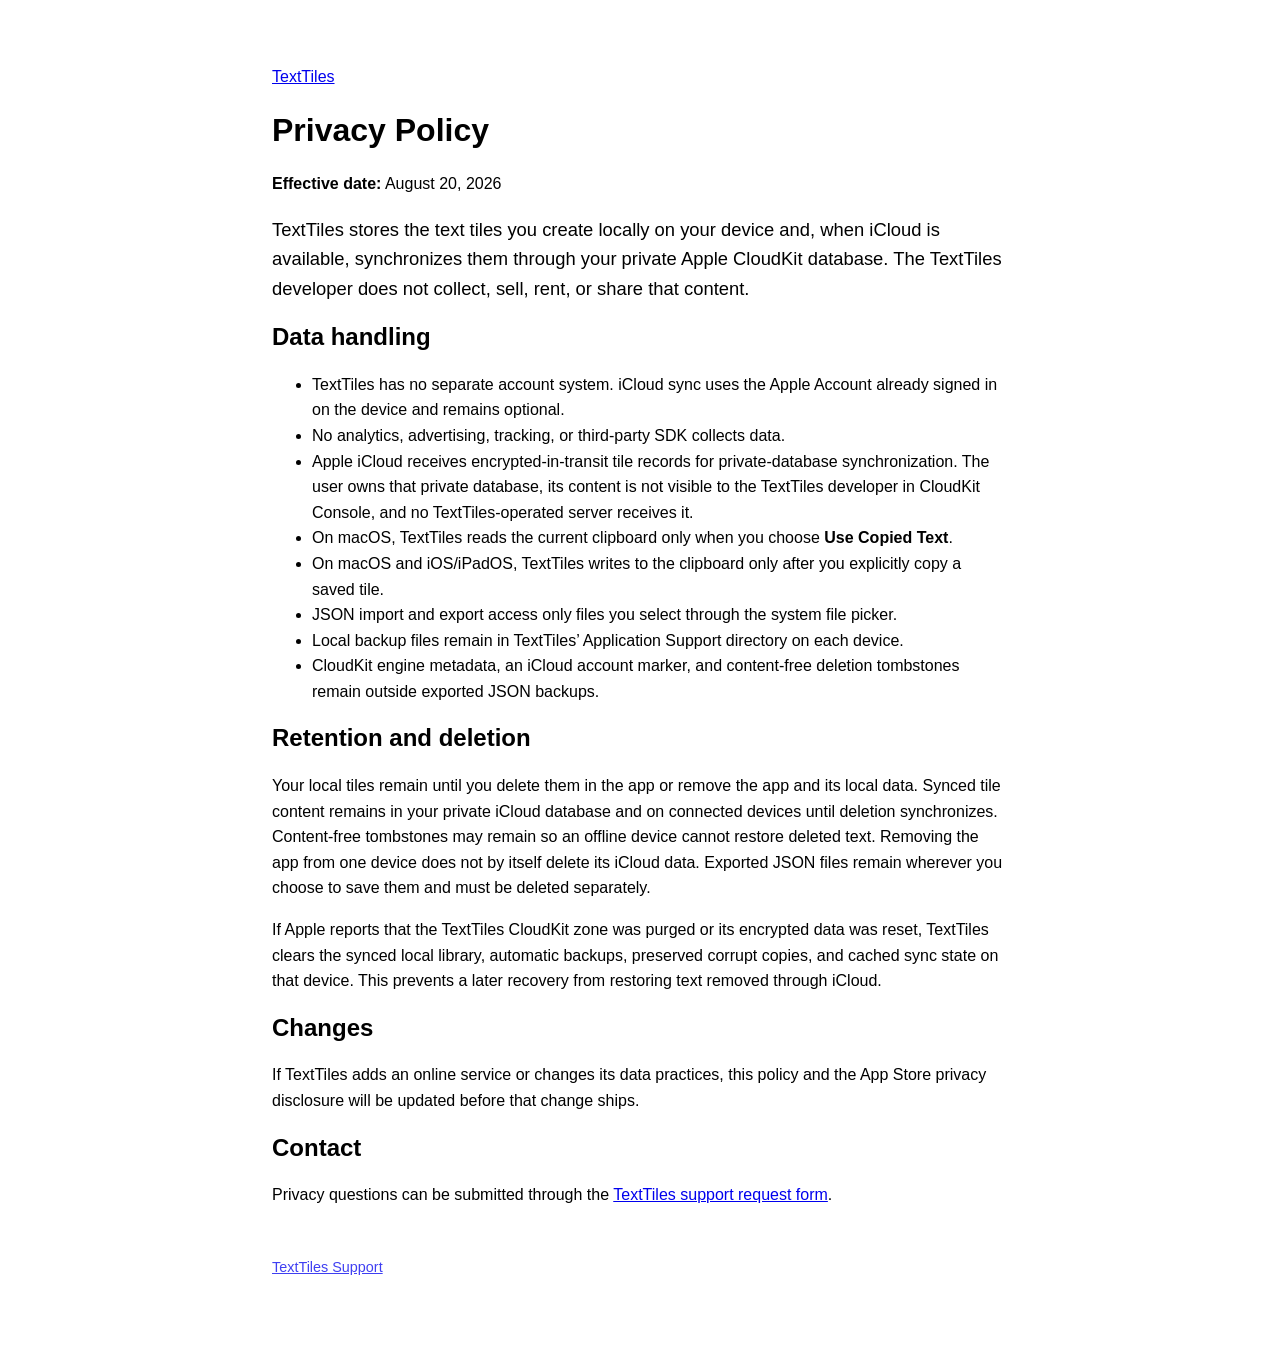
==== privacy.html @ 9b19a1e0 "Clarify CloudKit privacy and support guidance" ====
<!DOCTYPE html>
<html lang="en">
<head>
  <meta charset="utf-8">
  <meta name="viewport" content="width=device-width, initial-scale=1">
  <title>TextTiles Privacy Policy</title>
  <link rel="stylesheet" href="styles.css">
</head>
<body>
  <main>
    <p><a href="index.html">TextTiles</a></p>
    <h1>Privacy Policy</h1>
    <p><strong>Effective date:</strong> August 20, 2026</p>
    <p class="lede">TextTiles stores the text tiles you create locally on your device and, when iCloud is available, synchronizes them through your private Apple CloudKit database. The TextTiles developer does not collect, sell, rent, or share that content.</p>

    <h2>Data handling</h2>
    <ul>
      <li>TextTiles has no separate account system. iCloud sync uses the Apple Account already signed in on the device and remains optional.</li>
      <li>No analytics, advertising, tracking, or third-party SDK collects data.</li>
      <li>Apple iCloud receives encrypted-in-transit tile records for private-database synchronization. The user owns that private database, its content is not visible to the TextTiles developer in CloudKit Console, and no TextTiles-operated server receives it.</li>
      <li>On macOS, TextTiles reads the current clipboard only when you choose <strong>Use Copied Text</strong>.</li>
      <li>On macOS and iOS/iPadOS, TextTiles writes to the clipboard only after you explicitly copy a saved tile.</li>
      <li>JSON import and export access only files you select through the system file picker.</li>
      <li>Local backup files remain in TextTiles’ Application Support directory on each device.</li>
      <li>CloudKit engine metadata, an iCloud account marker, and content-free deletion tombstones remain outside exported JSON backups.</li>
    </ul>

    <h2>Retention and deletion</h2>
    <p>Your local tiles remain until you delete them in the app or remove the app and its local data. Synced tile content remains in your private iCloud database and on connected devices until deletion synchronizes. Content-free tombstones may remain so an offline device cannot restore deleted text. Removing the app from one device does not by itself delete its iCloud data. Exported JSON files remain wherever you choose to save them and must be deleted separately.</p>
    <p>If Apple reports that the TextTiles CloudKit zone was purged or its encrypted data was reset, TextTiles clears the synced local library, automatic backups, preserved corrupt copies, and cached sync state on that device. This prevents a later recovery from restoring text removed through iCloud.</p>

    <h2>Changes</h2>
    <p>If TextTiles adds an online service or changes its data practices, this policy and the App Store privacy disclosure will be updated before that change ships.</p>

    <h2>Contact</h2>
    <p>Privacy questions can be submitted through the <a href="https://github.com/rajx240/texttiles-support/issues/new">TextTiles support request form</a>.</p>
    <footer><a href="support.html">TextTiles Support</a></footer>
  </main>
</body>
</html>
---- styles.css ----
:root {
  color-scheme: light dark;
  font-family: -apple-system, BlinkMacSystemFont, "Segoe UI", sans-serif;
  line-height: 1.6;
}

body {
  margin: 0;
  background: Canvas;
  color: CanvasText;
}

main {
  max-width: 46rem;
  margin: 0 auto;
  padding: 3rem 1.25rem 5rem;
}

h1, h2 {
  line-height: 1.2;
}

a {
  color: LinkText;
}

.lede {
  font-size: 1.15rem;
}

.card {
  margin: 1.5rem 0;
  padding: 1rem 1.25rem;
  border: 1px solid color-mix(in srgb, CanvasText 20%, transparent);
  border-radius: 0.9rem;
}

footer {
  margin-top: 3rem;
  font-size: 0.9rem;
  opacity: 0.75;
}
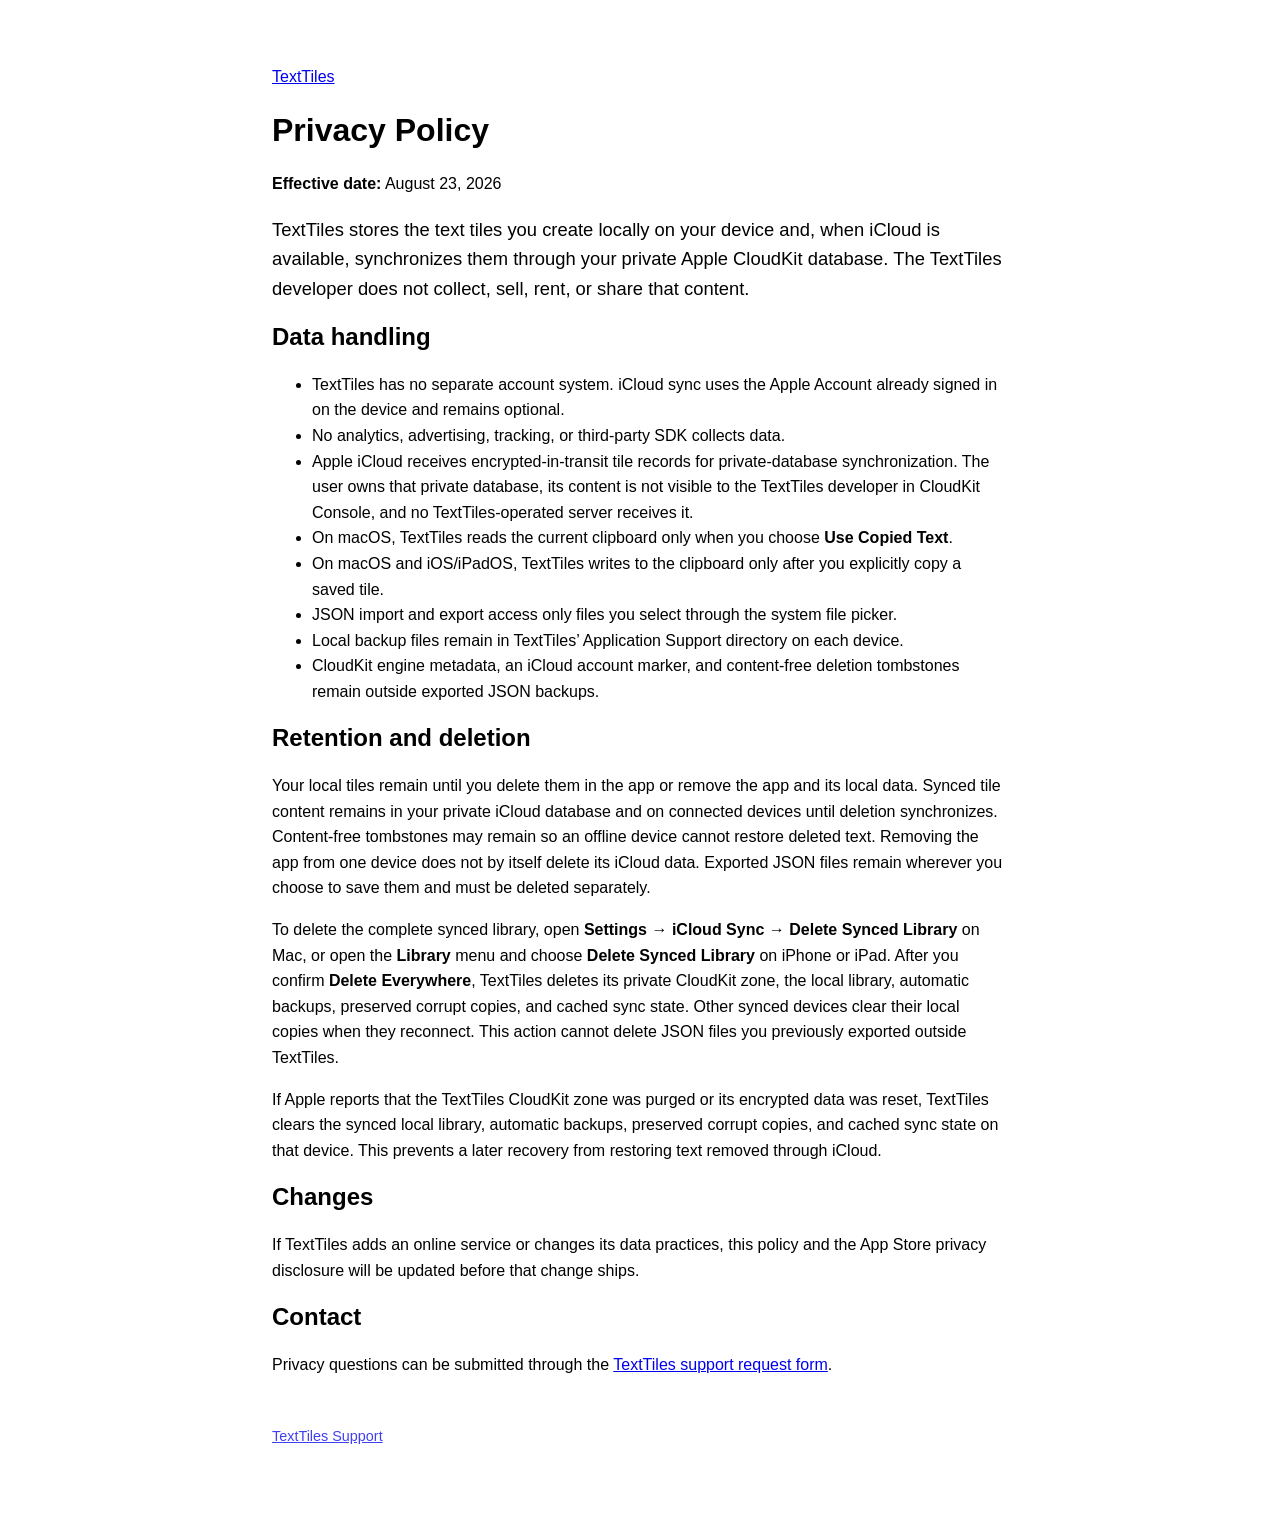
==== commit 2092c30b: "Document synced library deletion" ====
--- a/privacy.html
+++ b/privacy.html
@@ -10,7 +10,7 @@
   <main>
     <p><a href="index.html">TextTiles</a></p>
     <h1>Privacy Policy</h1>
-    <p><strong>Effective date:</strong> August 20, 2026</p>
+    <p><strong>Effective date:</strong> August 23, 2026</p>
     <p class="lede">TextTiles stores the text tiles you create locally on your device and, when iCloud is available, synchronizes them through your private Apple CloudKit database. The TextTiles developer does not collect, sell, rent, or share that content.</p>
 
     <h2>Data handling</h2>
@@ -27,6 +27,7 @@
 
     <h2>Retention and deletion</h2>
     <p>Your local tiles remain until you delete them in the app or remove the app and its local data. Synced tile content remains in your private iCloud database and on connected devices until deletion synchronizes. Content-free tombstones may remain so an offline device cannot restore deleted text. Removing the app from one device does not by itself delete its iCloud data. Exported JSON files remain wherever you choose to save them and must be deleted separately.</p>
+    <p>To delete the complete synced library, open <strong>Settings → iCloud Sync → Delete Synced Library</strong> on Mac, or open the <strong>Library</strong> menu and choose <strong>Delete Synced Library</strong> on iPhone or iPad. After you confirm <strong>Delete Everywhere</strong>, TextTiles deletes its private CloudKit zone, the local library, automatic backups, preserved corrupt copies, and cached sync state. Other synced devices clear their local copies when they reconnect. This action cannot delete JSON files you previously exported outside TextTiles.</p>
     <p>If Apple reports that the TextTiles CloudKit zone was purged or its encrypted data was reset, TextTiles clears the synced local library, automatic backups, preserved corrupt copies, and cached sync state on that device. This prevents a later recovery from restoring text removed through iCloud.</p>
 
     <h2>Changes</h2>
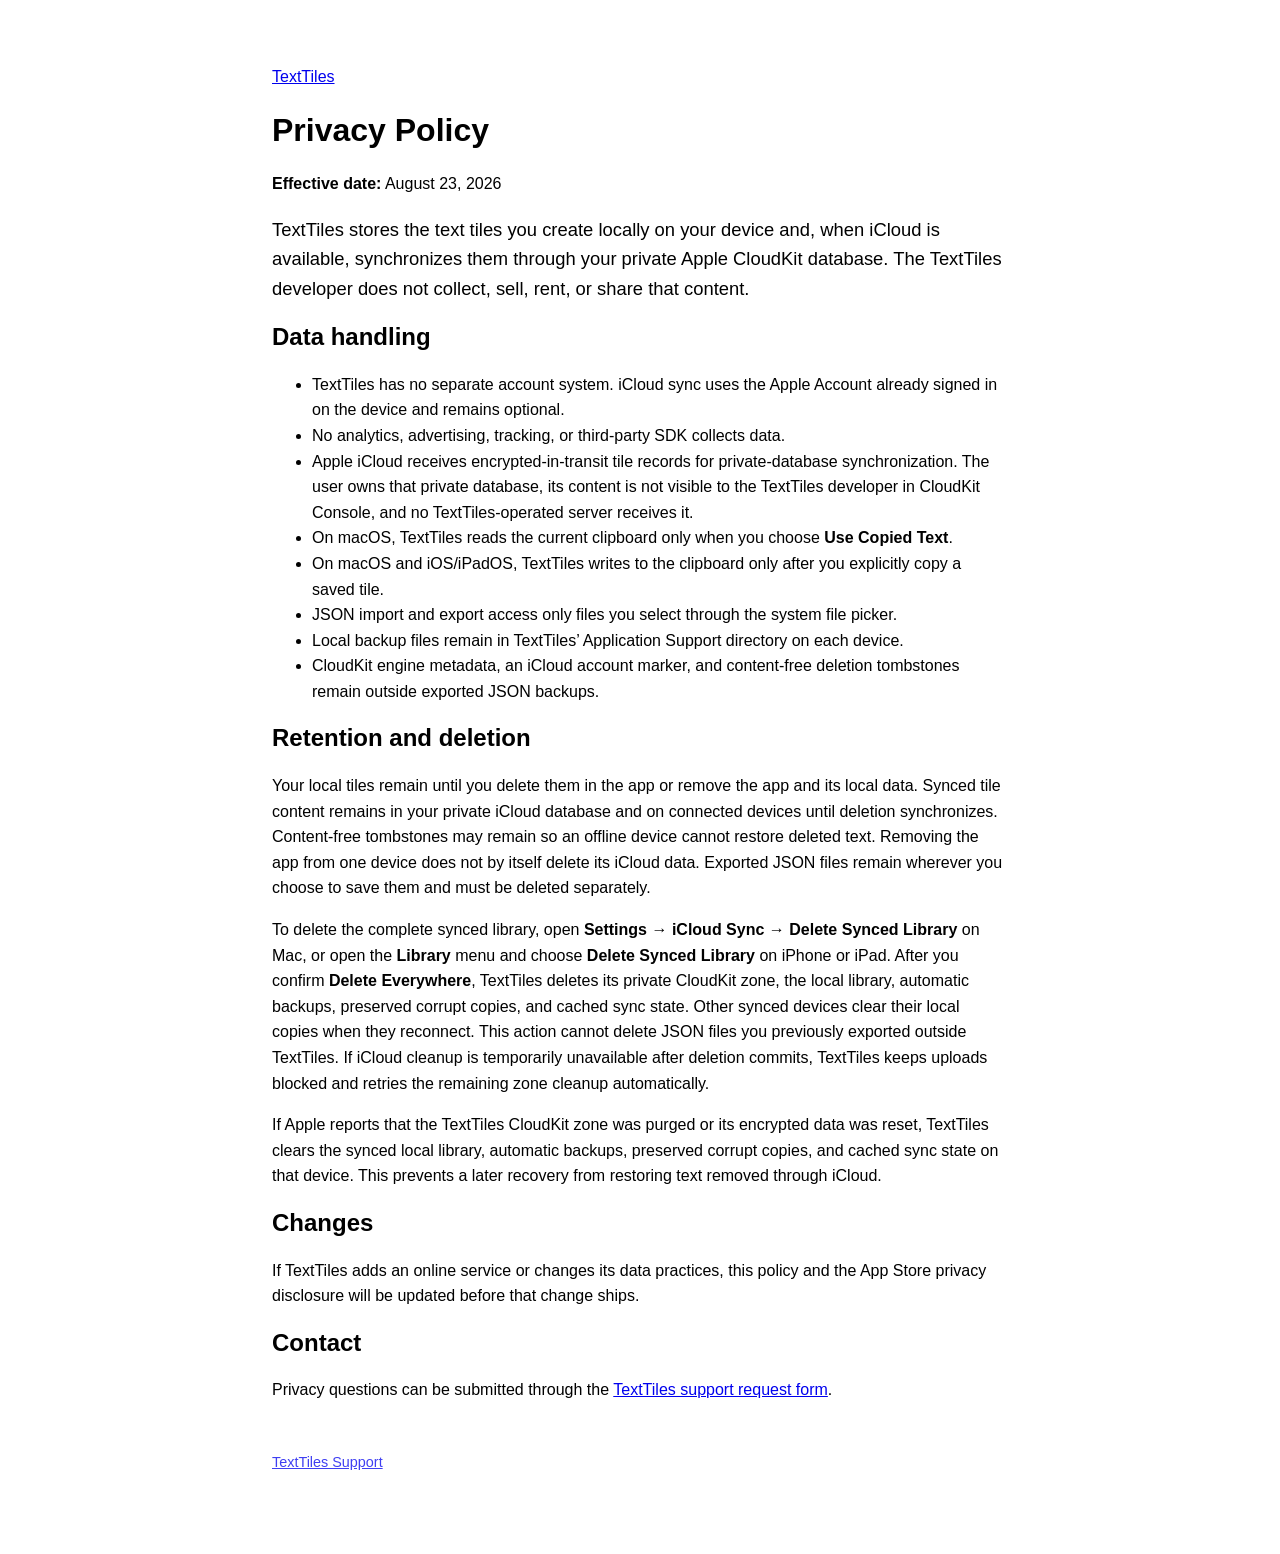
==== commit 8899ff79: "Clarify retry behavior after library deletion" ====
--- a/privacy.html
+++ b/privacy.html
@@ -27,7 +27,7 @@
 
     <h2>Retention and deletion</h2>
     <p>Your local tiles remain until you delete them in the app or remove the app and its local data. Synced tile content remains in your private iCloud database and on connected devices until deletion synchronizes. Content-free tombstones may remain so an offline device cannot restore deleted text. Removing the app from one device does not by itself delete its iCloud data. Exported JSON files remain wherever you choose to save them and must be deleted separately.</p>
-    <p>To delete the complete synced library, open <strong>Settings → iCloud Sync → Delete Synced Library</strong> on Mac, or open the <strong>Library</strong> menu and choose <strong>Delete Synced Library</strong> on iPhone or iPad. After you confirm <strong>Delete Everywhere</strong>, TextTiles deletes its private CloudKit zone, the local library, automatic backups, preserved corrupt copies, and cached sync state. Other synced devices clear their local copies when they reconnect. This action cannot delete JSON files you previously exported outside TextTiles.</p>
+    <p>To delete the complete synced library, open <strong>Settings → iCloud Sync → Delete Synced Library</strong> on Mac, or open the <strong>Library</strong> menu and choose <strong>Delete Synced Library</strong> on iPhone or iPad. After you confirm <strong>Delete Everywhere</strong>, TextTiles deletes its private CloudKit zone, the local library, automatic backups, preserved corrupt copies, and cached sync state. Other synced devices clear their local copies when they reconnect. This action cannot delete JSON files you previously exported outside TextTiles. If iCloud cleanup is temporarily unavailable after deletion commits, TextTiles keeps uploads blocked and retries the remaining zone cleanup automatically.</p>
     <p>If Apple reports that the TextTiles CloudKit zone was purged or its encrypted data was reset, TextTiles clears the synced local library, automatic backups, preserved corrupt copies, and cached sync state on that device. This prevents a later recovery from restoring text removed through iCloud.</p>
 
     <h2>Changes</h2>
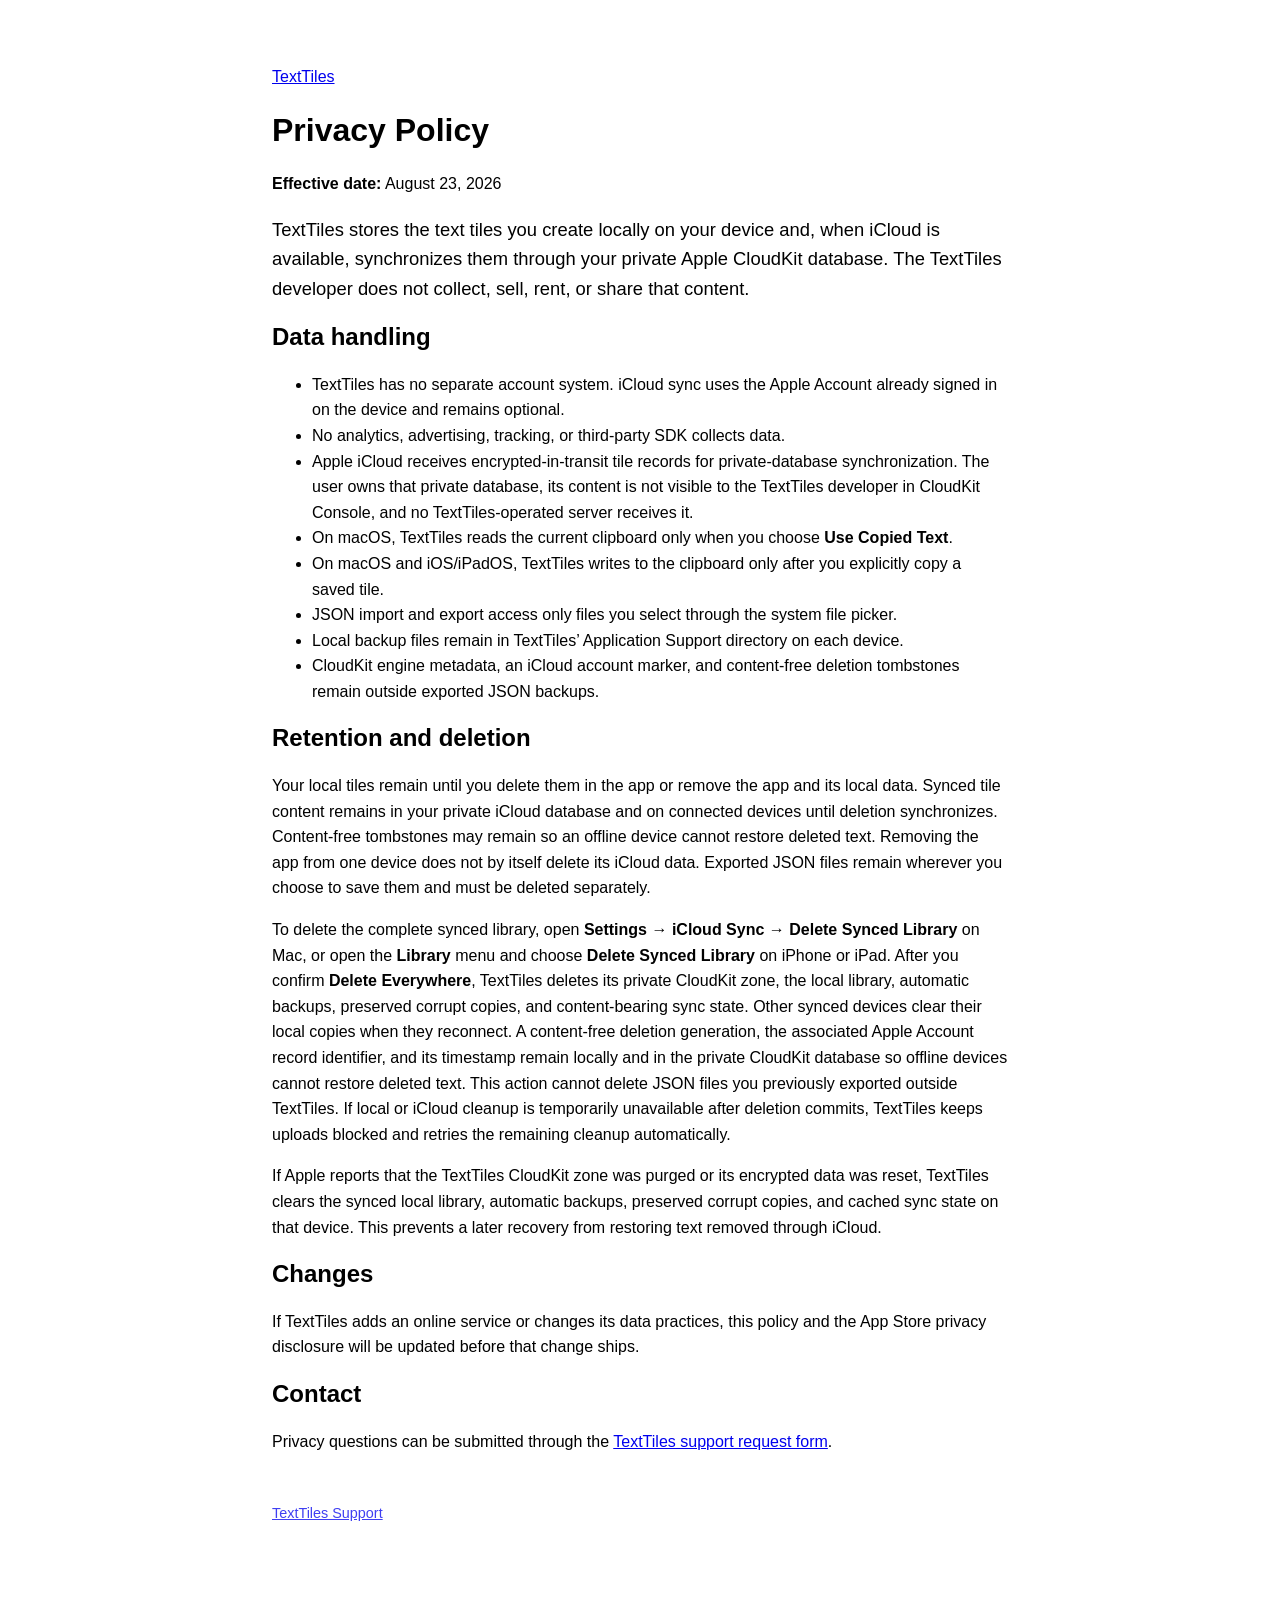
==== commit 3de22e10: "Disclose anti-resurrection deletion metadata" ====
--- a/privacy.html
+++ b/privacy.html
@@ -27,7 +27,7 @@
 
     <h2>Retention and deletion</h2>
     <p>Your local tiles remain until you delete them in the app or remove the app and its local data. Synced tile content remains in your private iCloud database and on connected devices until deletion synchronizes. Content-free tombstones may remain so an offline device cannot restore deleted text. Removing the app from one device does not by itself delete its iCloud data. Exported JSON files remain wherever you choose to save them and must be deleted separately.</p>
-    <p>To delete the complete synced library, open <strong>Settings → iCloud Sync → Delete Synced Library</strong> on Mac, or open the <strong>Library</strong> menu and choose <strong>Delete Synced Library</strong> on iPhone or iPad. After you confirm <strong>Delete Everywhere</strong>, TextTiles deletes its private CloudKit zone, the local library, automatic backups, preserved corrupt copies, and cached sync state. Other synced devices clear their local copies when they reconnect. This action cannot delete JSON files you previously exported outside TextTiles. If iCloud cleanup is temporarily unavailable after deletion commits, TextTiles keeps uploads blocked and retries the remaining zone cleanup automatically.</p>
+    <p>To delete the complete synced library, open <strong>Settings → iCloud Sync → Delete Synced Library</strong> on Mac, or open the <strong>Library</strong> menu and choose <strong>Delete Synced Library</strong> on iPhone or iPad. After you confirm <strong>Delete Everywhere</strong>, TextTiles deletes its private CloudKit zone, the local library, automatic backups, preserved corrupt copies, and content-bearing sync state. Other synced devices clear their local copies when they reconnect. A content-free deletion generation, the associated Apple Account record identifier, and its timestamp remain locally and in the private CloudKit database so offline devices cannot restore deleted text. This action cannot delete JSON files you previously exported outside TextTiles. If local or iCloud cleanup is temporarily unavailable after deletion commits, TextTiles keeps uploads blocked and retries the remaining cleanup automatically.</p>
     <p>If Apple reports that the TextTiles CloudKit zone was purged or its encrypted data was reset, TextTiles clears the synced local library, automatic backups, preserved corrupt copies, and cached sync state on that device. This prevents a later recovery from restoring text removed through iCloud.</p>
 
     <h2>Changes</h2>
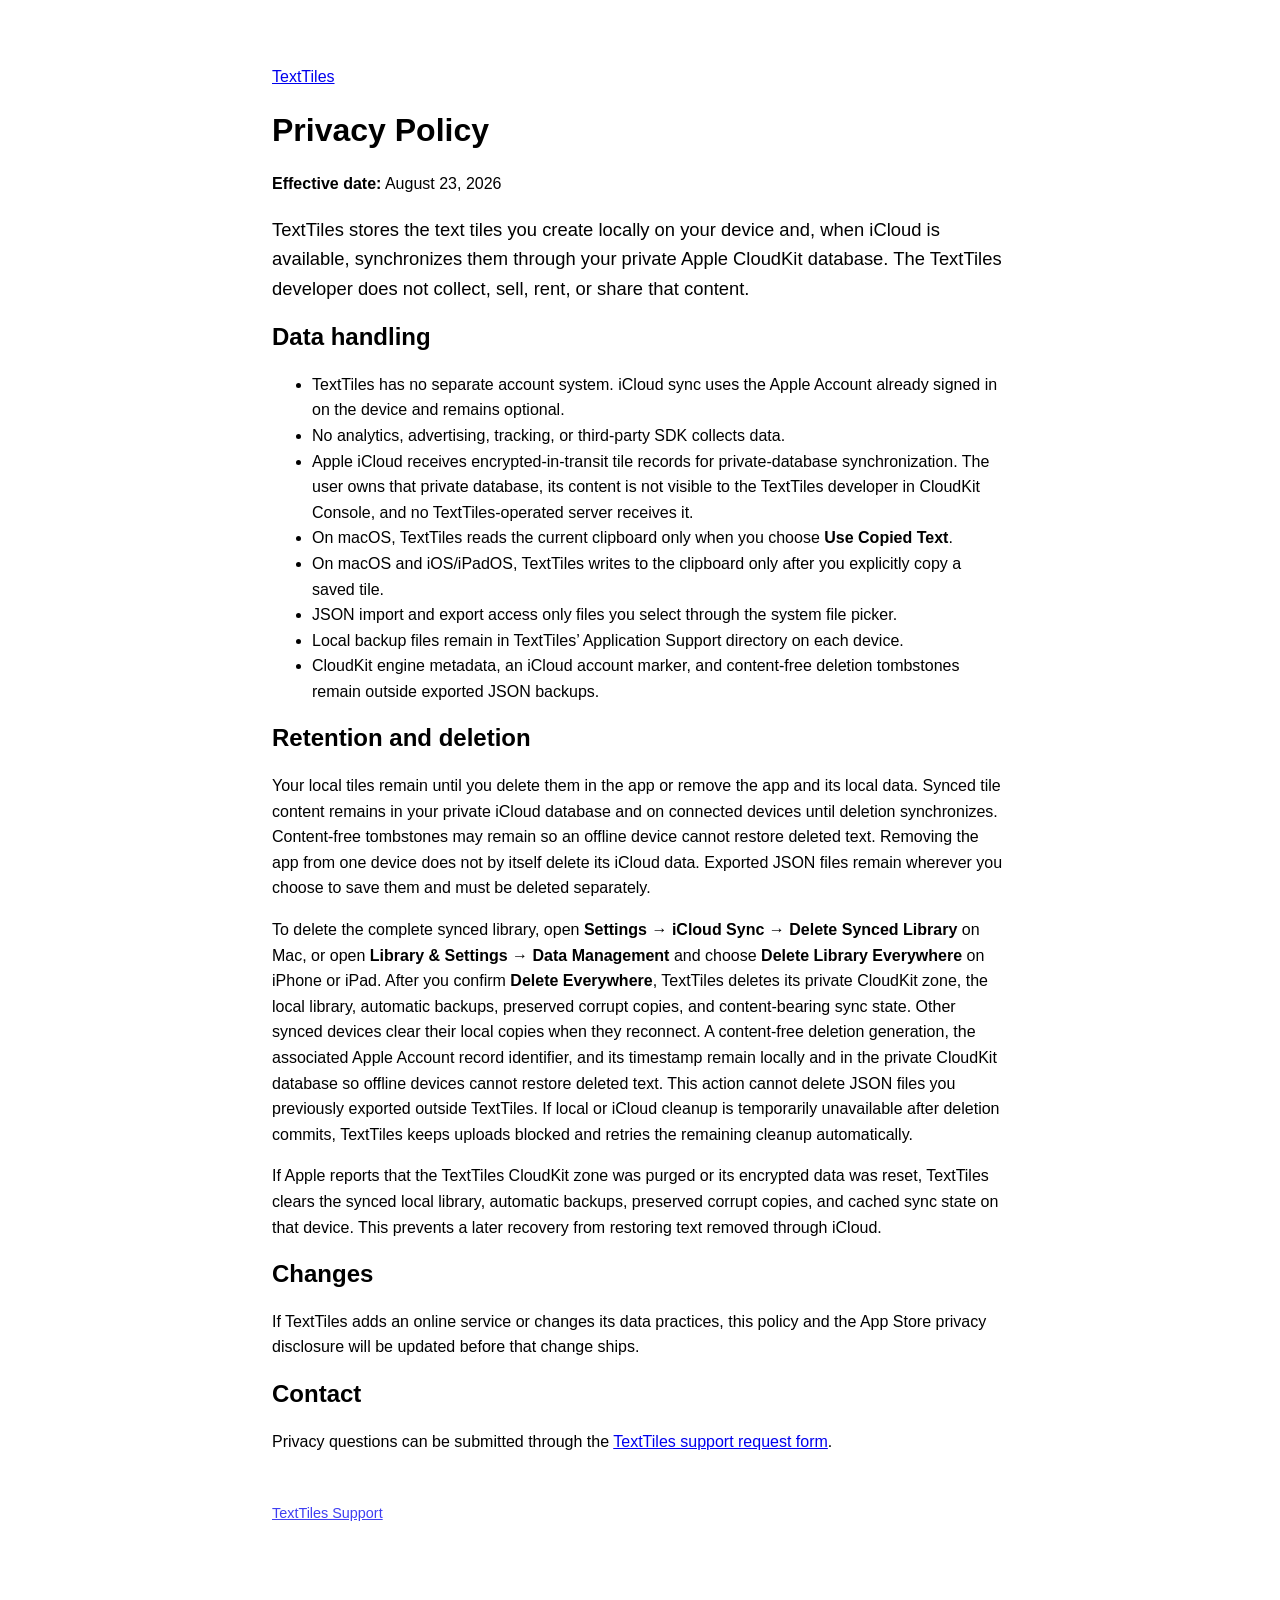
==== commit 0d2b16e1: "Match TextTiles support and privacy instructions to current iOS settings" ====
--- a/privacy.html
+++ b/privacy.html
@@ -27,7 +27,7 @@
 
     <h2>Retention and deletion</h2>
     <p>Your local tiles remain until you delete them in the app or remove the app and its local data. Synced tile content remains in your private iCloud database and on connected devices until deletion synchronizes. Content-free tombstones may remain so an offline device cannot restore deleted text. Removing the app from one device does not by itself delete its iCloud data. Exported JSON files remain wherever you choose to save them and must be deleted separately.</p>
-    <p>To delete the complete synced library, open <strong>Settings → iCloud Sync → Delete Synced Library</strong> on Mac, or open the <strong>Library</strong> menu and choose <strong>Delete Synced Library</strong> on iPhone or iPad. After you confirm <strong>Delete Everywhere</strong>, TextTiles deletes its private CloudKit zone, the local library, automatic backups, preserved corrupt copies, and content-bearing sync state. Other synced devices clear their local copies when they reconnect. A content-free deletion generation, the associated Apple Account record identifier, and its timestamp remain locally and in the private CloudKit database so offline devices cannot restore deleted text. This action cannot delete JSON files you previously exported outside TextTiles. If local or iCloud cleanup is temporarily unavailable after deletion commits, TextTiles keeps uploads blocked and retries the remaining cleanup automatically.</p>
+    <p>To delete the complete synced library, open <strong>Settings → iCloud Sync → Delete Synced Library</strong> on Mac, or open <strong>Library &amp; Settings → Data Management</strong> and choose <strong>Delete Library Everywhere</strong> on iPhone or iPad. After you confirm <strong>Delete Everywhere</strong>, TextTiles deletes its private CloudKit zone, the local library, automatic backups, preserved corrupt copies, and content-bearing sync state. Other synced devices clear their local copies when they reconnect. A content-free deletion generation, the associated Apple Account record identifier, and its timestamp remain locally and in the private CloudKit database so offline devices cannot restore deleted text. This action cannot delete JSON files you previously exported outside TextTiles. If local or iCloud cleanup is temporarily unavailable after deletion commits, TextTiles keeps uploads blocked and retries the remaining cleanup automatically.</p>
     <p>If Apple reports that the TextTiles CloudKit zone was purged or its encrypted data was reset, TextTiles clears the synced local library, automatic backups, preserved corrupt copies, and cached sync state on that device. This prevents a later recovery from restoring text removed through iCloud.</p>
 
     <h2>Changes</h2>
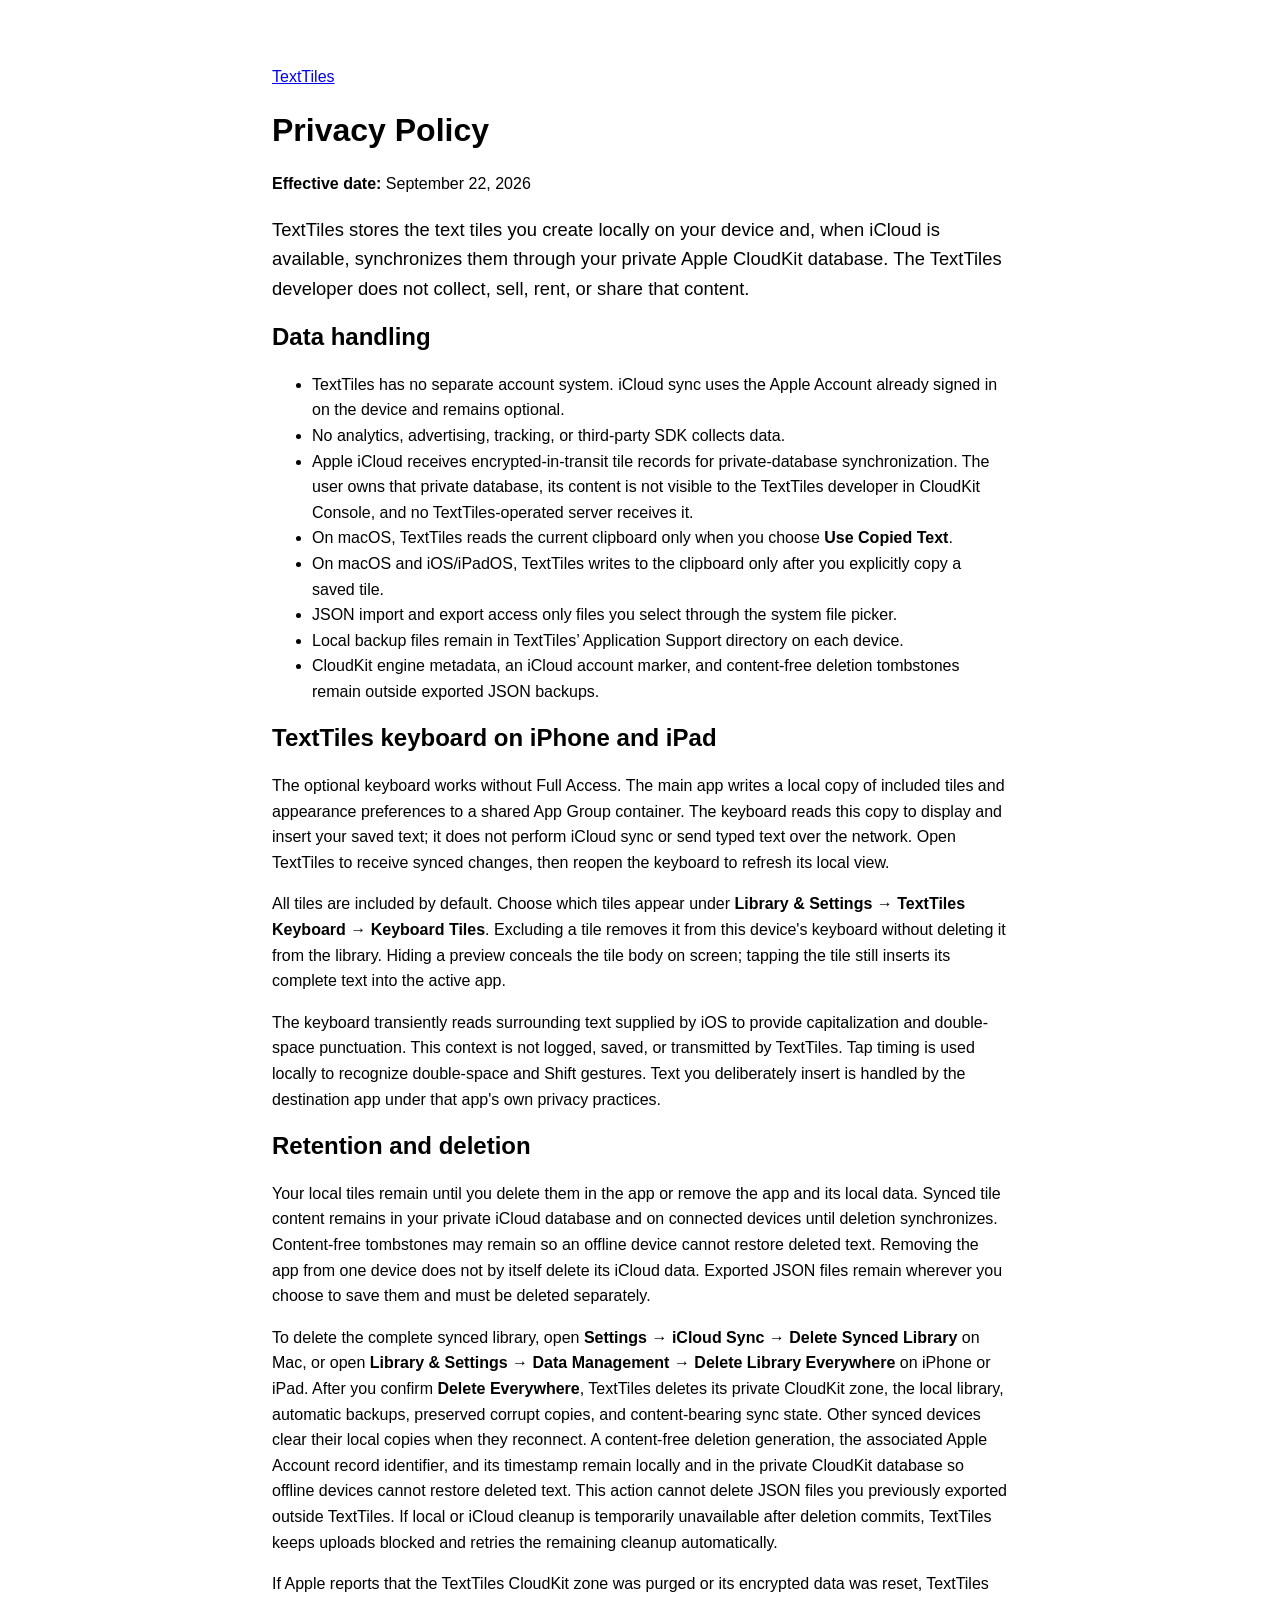
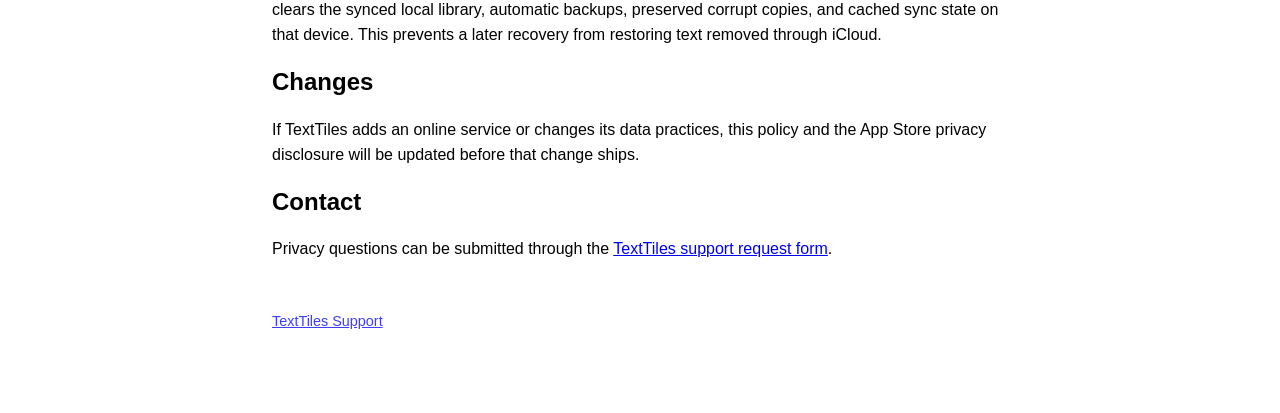
==== commit 1f4be1b2: "Explain keyboard privacy and setup" ====
--- a/privacy.html
+++ b/privacy.html
@@ -10,7 +10,7 @@
   <main>
     <p><a href="index.html">TextTiles</a></p>
     <h1>Privacy Policy</h1>
-    <p><strong>Effective date:</strong> August 23, 2026</p>
+    <p><strong>Effective date:</strong> September 22, 2026</p>
     <p class="lede">TextTiles stores the text tiles you create locally on your device and, when iCloud is available, synchronizes them through your private Apple CloudKit database. The TextTiles developer does not collect, sell, rent, or share that content.</p>
 
     <h2>Data handling</h2>
@@ -25,9 +25,14 @@
       <li>CloudKit engine metadata, an iCloud account marker, and content-free deletion tombstones remain outside exported JSON backups.</li>
     </ul>
 
+    <h2>TextTiles keyboard on iPhone and iPad</h2>
+    <p>The optional keyboard works without Full Access. The main app writes a local copy of included tiles and appearance preferences to a shared App Group container. The keyboard reads this copy to display and insert your saved text; it does not perform iCloud sync or send typed text over the network. Open TextTiles to receive synced changes, then reopen the keyboard to refresh its local view.</p>
+    <p>All tiles are included by default. Choose which tiles appear under <strong>Library &amp; Settings → TextTiles Keyboard → Keyboard Tiles</strong>. Excluding a tile removes it from this device's keyboard without deleting it from the library. Hiding a preview conceals the tile body on screen; tapping the tile still inserts its complete text into the active app.</p>
+    <p>The keyboard transiently reads surrounding text supplied by iOS to provide capitalization and double-space punctuation. This context is not logged, saved, or transmitted by TextTiles. Tap timing is used locally to recognize double-space and Shift gestures. Text you deliberately insert is handled by the destination app under that app's own privacy practices.</p>
+
     <h2>Retention and deletion</h2>
     <p>Your local tiles remain until you delete them in the app or remove the app and its local data. Synced tile content remains in your private iCloud database and on connected devices until deletion synchronizes. Content-free tombstones may remain so an offline device cannot restore deleted text. Removing the app from one device does not by itself delete its iCloud data. Exported JSON files remain wherever you choose to save them and must be deleted separately.</p>
-    <p>To delete the complete synced library, open <strong>Settings → iCloud Sync → Delete Synced Library</strong> on Mac, or open <strong>Library &amp; Settings → Data Management</strong> and choose <strong>Delete Library Everywhere</strong> on iPhone or iPad. After you confirm <strong>Delete Everywhere</strong>, TextTiles deletes its private CloudKit zone, the local library, automatic backups, preserved corrupt copies, and content-bearing sync state. Other synced devices clear their local copies when they reconnect. A content-free deletion generation, the associated Apple Account record identifier, and its timestamp remain locally and in the private CloudKit database so offline devices cannot restore deleted text. This action cannot delete JSON files you previously exported outside TextTiles. If local or iCloud cleanup is temporarily unavailable after deletion commits, TextTiles keeps uploads blocked and retries the remaining cleanup automatically.</p>
+    <p>To delete the complete synced library, open <strong>Settings → iCloud Sync → Delete Synced Library</strong> on Mac, or open <strong>Library &amp; Settings → Data Management → Delete Library Everywhere</strong> on iPhone or iPad. After you confirm <strong>Delete Everywhere</strong>, TextTiles deletes its private CloudKit zone, the local library, automatic backups, preserved corrupt copies, and content-bearing sync state. Other synced devices clear their local copies when they reconnect. A content-free deletion generation, the associated Apple Account record identifier, and its timestamp remain locally and in the private CloudKit database so offline devices cannot restore deleted text. This action cannot delete JSON files you previously exported outside TextTiles. If local or iCloud cleanup is temporarily unavailable after deletion commits, TextTiles keeps uploads blocked and retries the remaining cleanup automatically.</p>
     <p>If Apple reports that the TextTiles CloudKit zone was purged or its encrypted data was reset, TextTiles clears the synced local library, automatic backups, preserved corrupt copies, and cached sync state on that device. This prevents a later recovery from restoring text removed through iCloud.</p>
 
     <h2>Changes</h2>
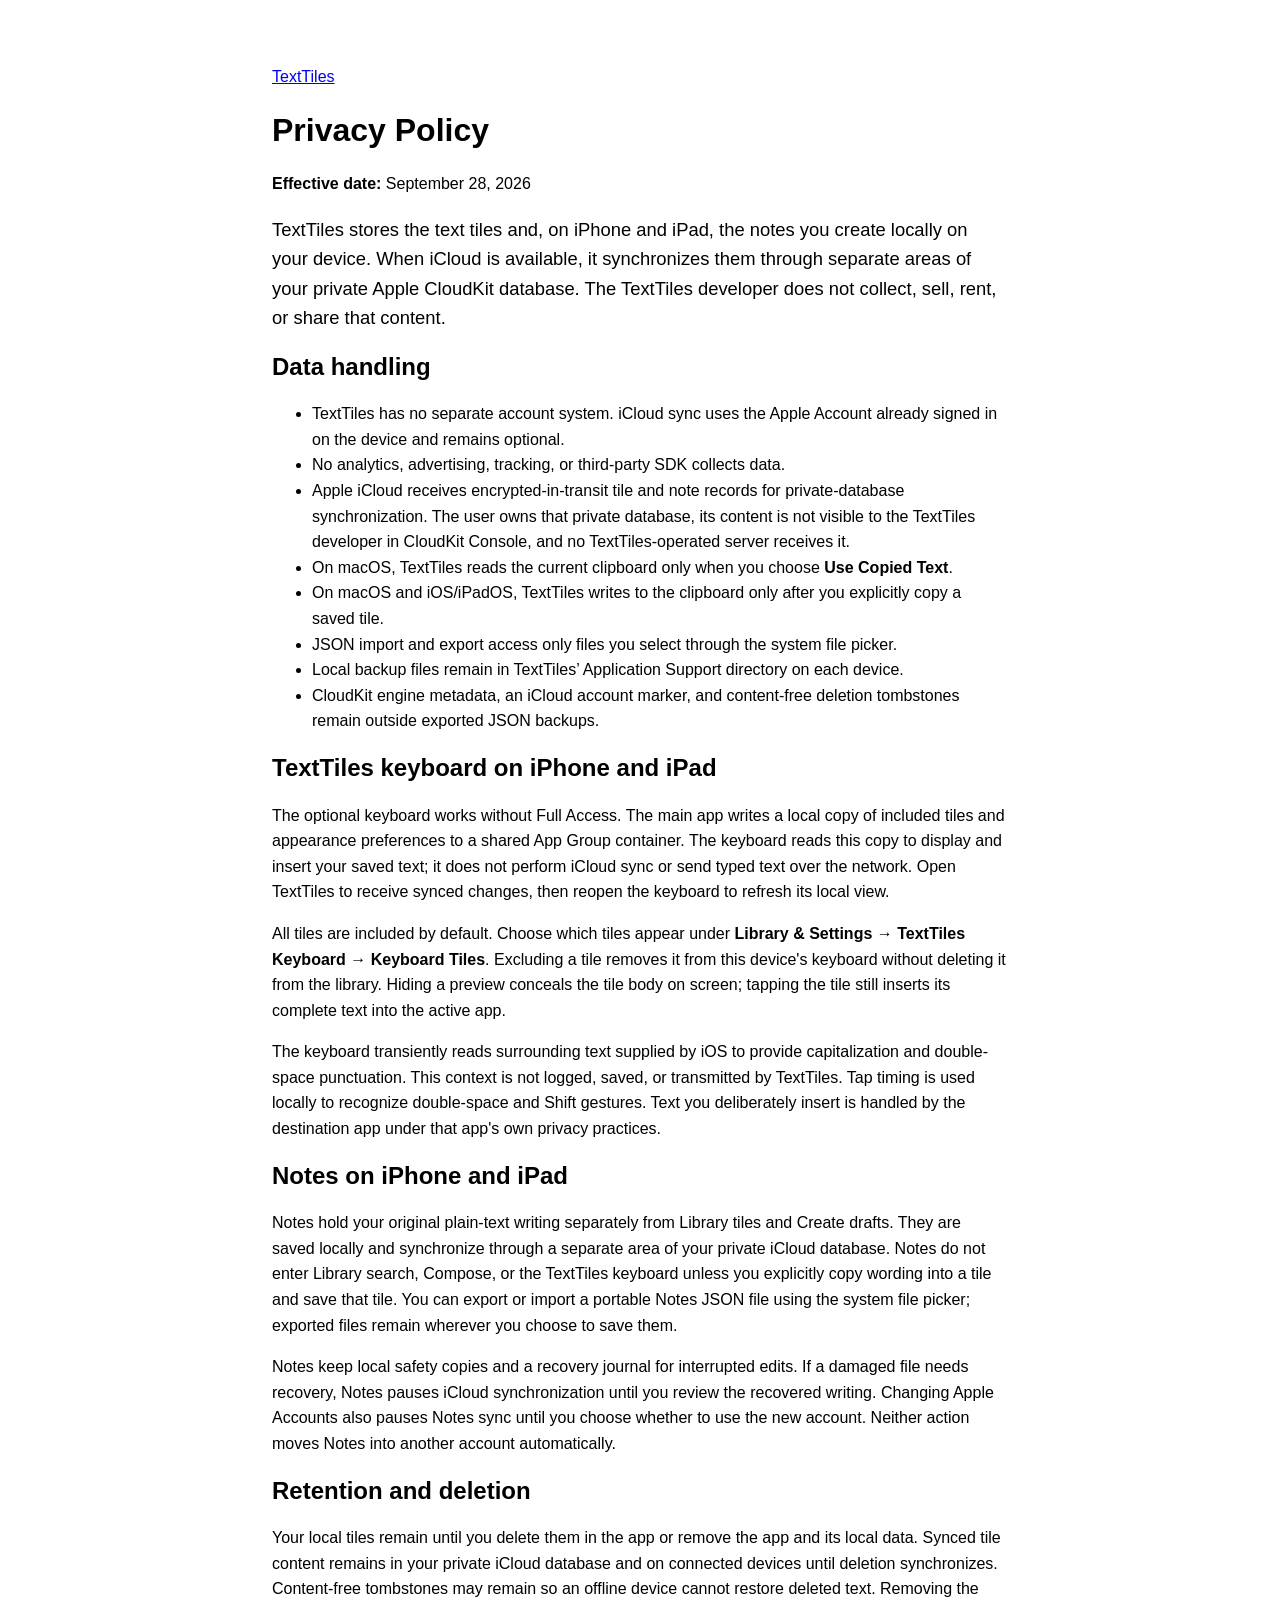
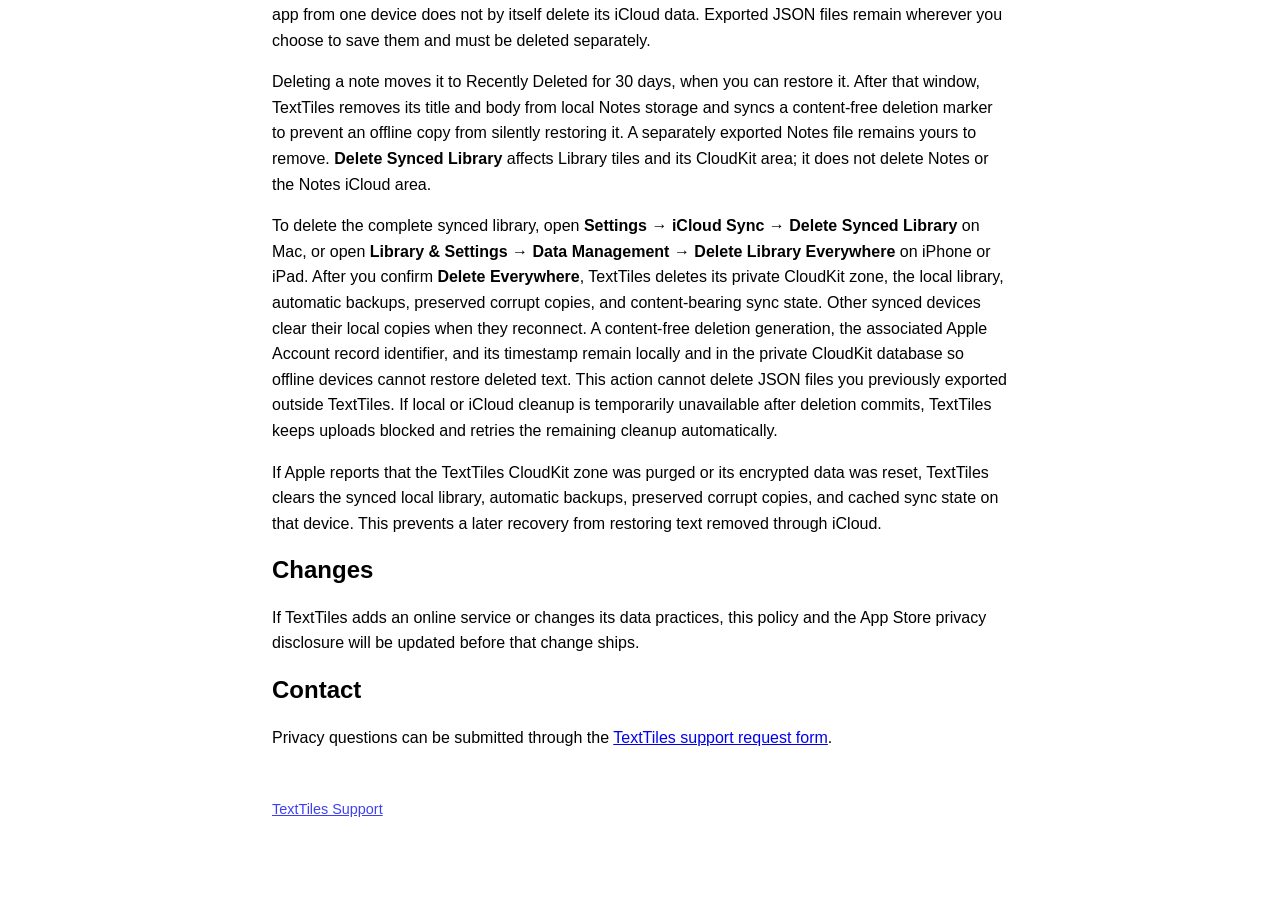
==== commit a1e3612a: "Disclose private Notes storage and sync" ====
--- a/privacy.html
+++ b/privacy.html
@@ -10,14 +10,14 @@
   <main>
     <p><a href="index.html">TextTiles</a></p>
     <h1>Privacy Policy</h1>
-    <p><strong>Effective date:</strong> September 22, 2026</p>
-    <p class="lede">TextTiles stores the text tiles you create locally on your device and, when iCloud is available, synchronizes them through your private Apple CloudKit database. The TextTiles developer does not collect, sell, rent, or share that content.</p>
+    <p><strong>Effective date:</strong> September 28, 2026</p>
+    <p class="lede">TextTiles stores the text tiles and, on iPhone and iPad, the notes you create locally on your device. When iCloud is available, it synchronizes them through separate areas of your private Apple CloudKit database. The TextTiles developer does not collect, sell, rent, or share that content.</p>
 
     <h2>Data handling</h2>
     <ul>
       <li>TextTiles has no separate account system. iCloud sync uses the Apple Account already signed in on the device and remains optional.</li>
       <li>No analytics, advertising, tracking, or third-party SDK collects data.</li>
-      <li>Apple iCloud receives encrypted-in-transit tile records for private-database synchronization. The user owns that private database, its content is not visible to the TextTiles developer in CloudKit Console, and no TextTiles-operated server receives it.</li>
+      <li>Apple iCloud receives encrypted-in-transit tile and note records for private-database synchronization. The user owns that private database, its content is not visible to the TextTiles developer in CloudKit Console, and no TextTiles-operated server receives it.</li>
       <li>On macOS, TextTiles reads the current clipboard only when you choose <strong>Use Copied Text</strong>.</li>
       <li>On macOS and iOS/iPadOS, TextTiles writes to the clipboard only after you explicitly copy a saved tile.</li>
       <li>JSON import and export access only files you select through the system file picker.</li>
@@ -30,8 +30,13 @@
     <p>All tiles are included by default. Choose which tiles appear under <strong>Library &amp; Settings → TextTiles Keyboard → Keyboard Tiles</strong>. Excluding a tile removes it from this device's keyboard without deleting it from the library. Hiding a preview conceals the tile body on screen; tapping the tile still inserts its complete text into the active app.</p>
     <p>The keyboard transiently reads surrounding text supplied by iOS to provide capitalization and double-space punctuation. This context is not logged, saved, or transmitted by TextTiles. Tap timing is used locally to recognize double-space and Shift gestures. Text you deliberately insert is handled by the destination app under that app's own privacy practices.</p>
 
+    <h2>Notes on iPhone and iPad</h2>
+    <p>Notes hold your original plain-text writing separately from Library tiles and Create drafts. They are saved locally and synchronize through a separate area of your private iCloud database. Notes do not enter Library search, Compose, or the TextTiles keyboard unless you explicitly copy wording into a tile and save that tile. You can export or import a portable Notes JSON file using the system file picker; exported files remain wherever you choose to save them.</p>
+    <p>Notes keep local safety copies and a recovery journal for interrupted edits. If a damaged file needs recovery, Notes pauses iCloud synchronization until you review the recovered writing. Changing Apple Accounts also pauses Notes sync until you choose whether to use the new account. Neither action moves Notes into another account automatically.</p>
+
     <h2>Retention and deletion</h2>
     <p>Your local tiles remain until you delete them in the app or remove the app and its local data. Synced tile content remains in your private iCloud database and on connected devices until deletion synchronizes. Content-free tombstones may remain so an offline device cannot restore deleted text. Removing the app from one device does not by itself delete its iCloud data. Exported JSON files remain wherever you choose to save them and must be deleted separately.</p>
+    <p>Deleting a note moves it to Recently Deleted for 30 days, when you can restore it. After that window, TextTiles removes its title and body from local Notes storage and syncs a content-free deletion marker to prevent an offline copy from silently restoring it. A separately exported Notes file remains yours to remove. <strong>Delete Synced Library</strong> affects Library tiles and its CloudKit area; it does not delete Notes or the Notes iCloud area.</p>
     <p>To delete the complete synced library, open <strong>Settings → iCloud Sync → Delete Synced Library</strong> on Mac, or open <strong>Library &amp; Settings → Data Management → Delete Library Everywhere</strong> on iPhone or iPad. After you confirm <strong>Delete Everywhere</strong>, TextTiles deletes its private CloudKit zone, the local library, automatic backups, preserved corrupt copies, and content-bearing sync state. Other synced devices clear their local copies when they reconnect. A content-free deletion generation, the associated Apple Account record identifier, and its timestamp remain locally and in the private CloudKit database so offline devices cannot restore deleted text. This action cannot delete JSON files you previously exported outside TextTiles. If local or iCloud cleanup is temporarily unavailable after deletion commits, TextTiles keeps uploads blocked and retries the remaining cleanup automatically.</p>
     <p>If Apple reports that the TextTiles CloudKit zone was purged or its encrypted data was reset, TextTiles clears the synced local library, automatic backups, preserved corrupt copies, and cached sync state on that device. This prevents a later recovery from restoring text removed through iCloud.</p>
 
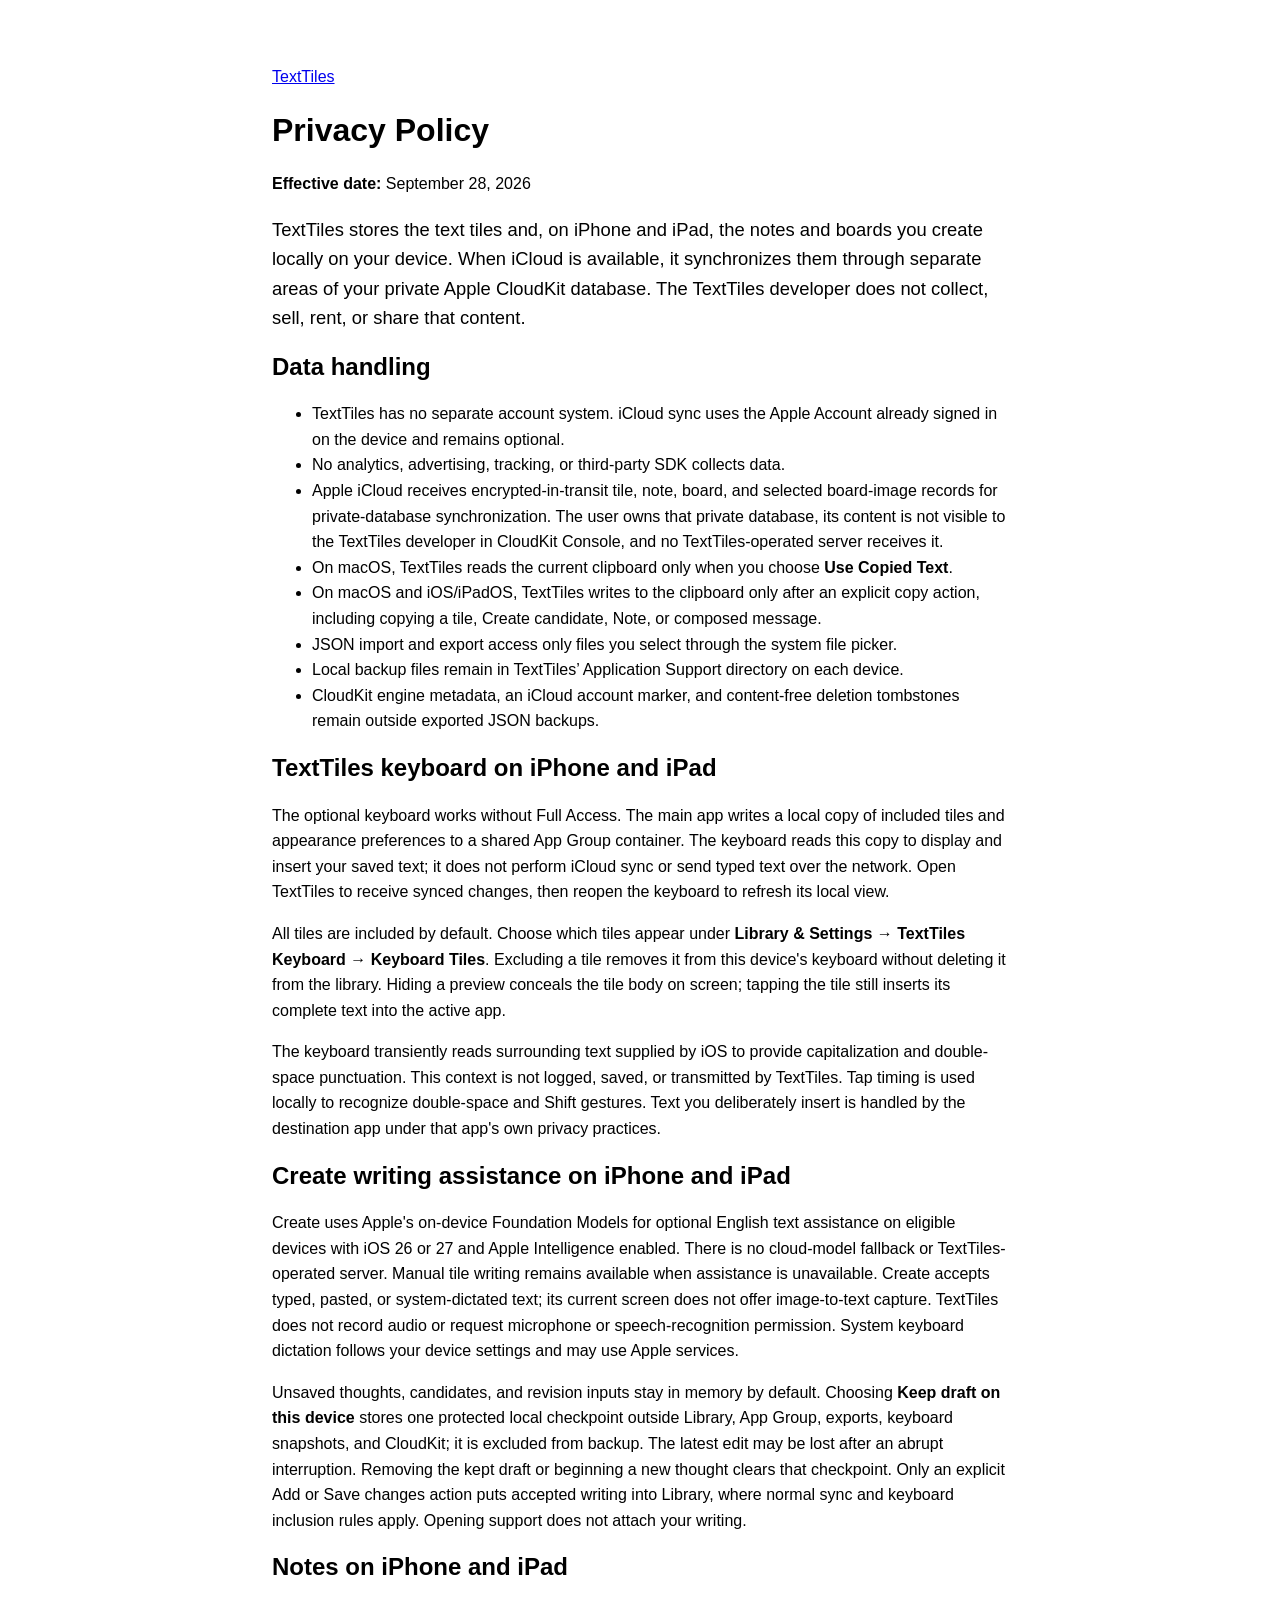
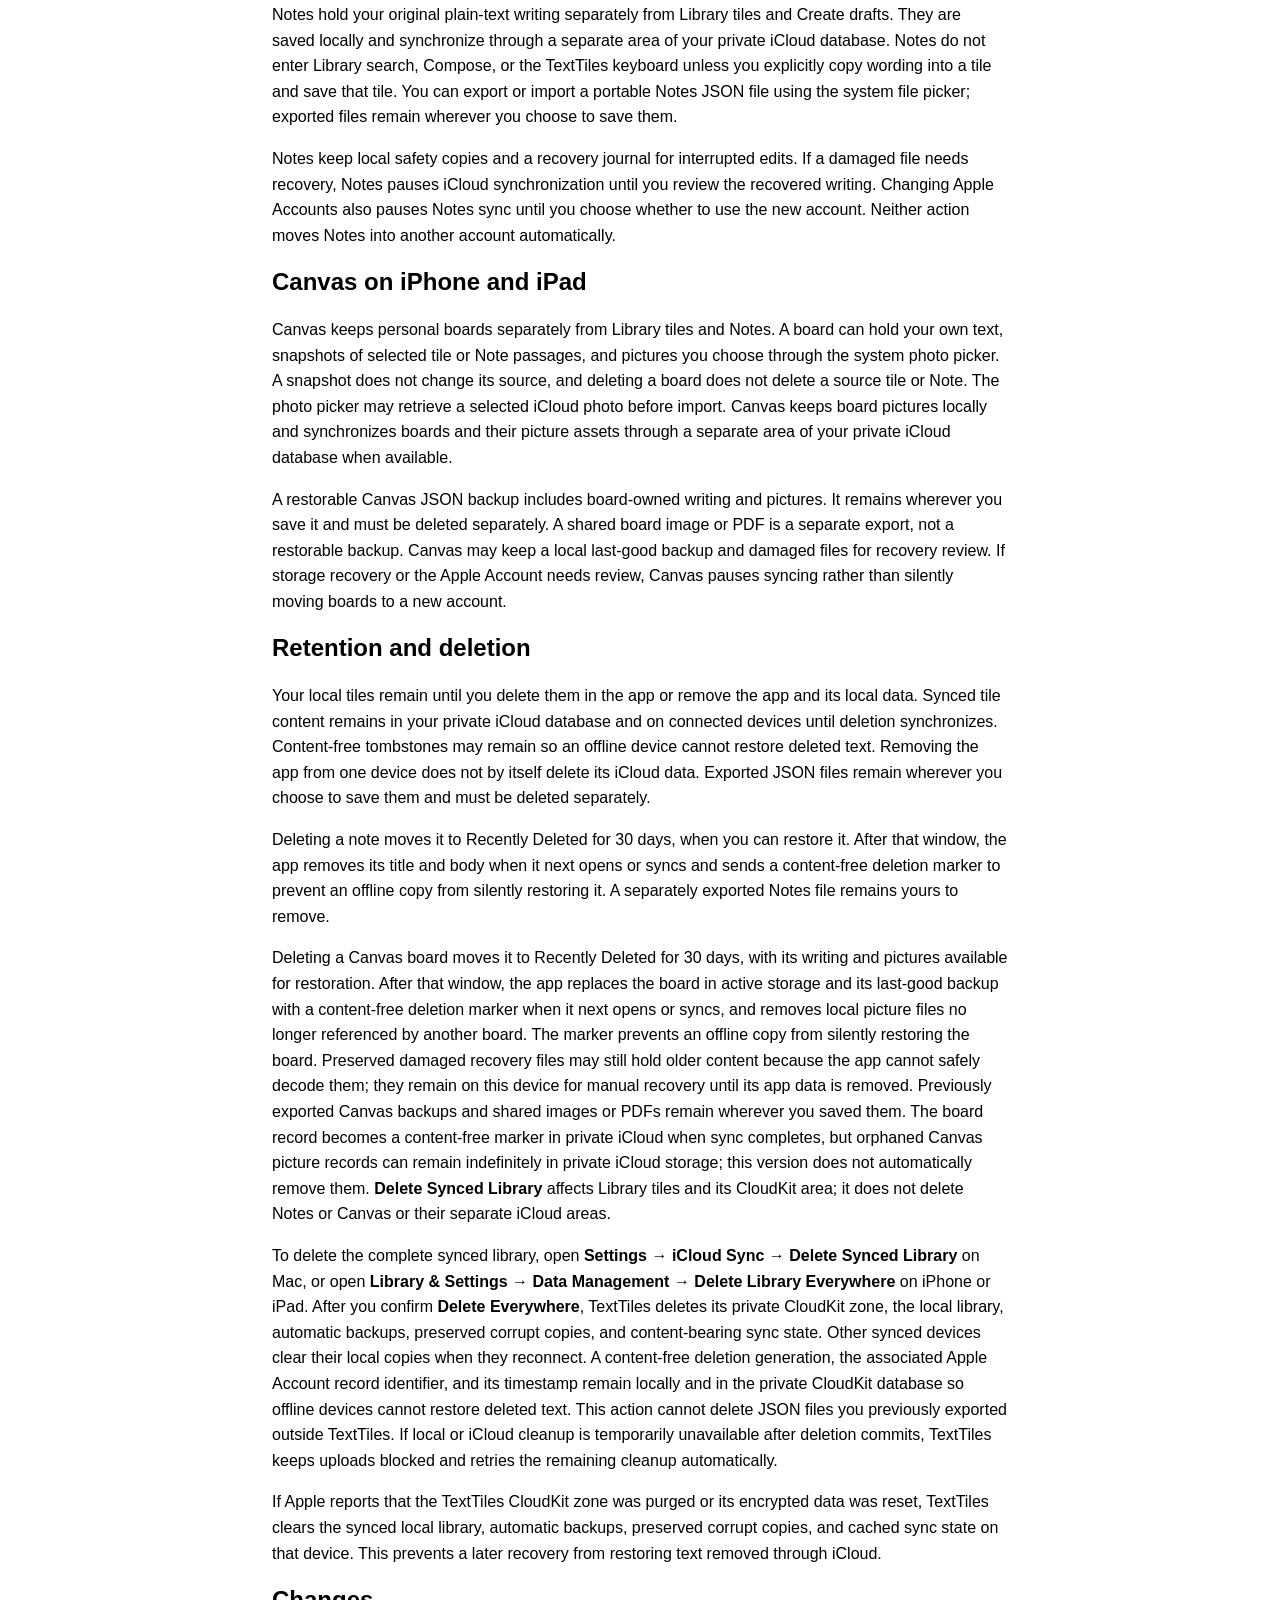
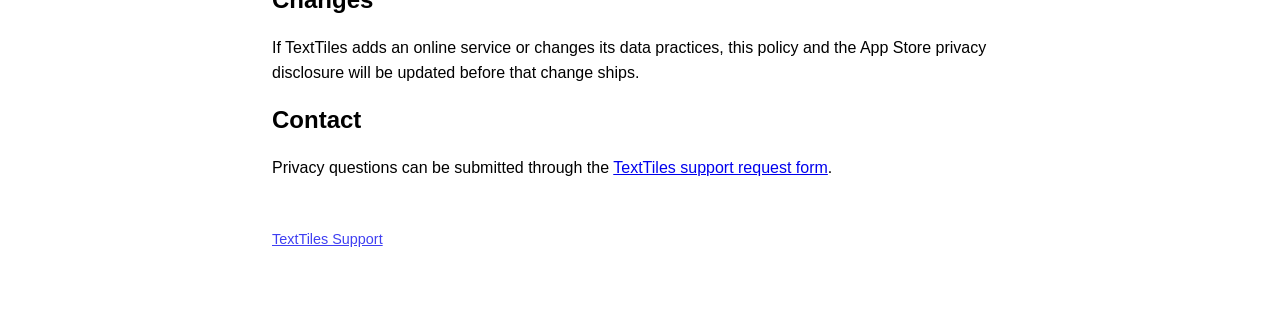
==== commit 68851dcb: "Prepare Create Notes and Canvas disclosures" ====
--- a/privacy.html
+++ b/privacy.html
@@ -10,16 +10,17 @@
   <main>
     <p><a href="index.html">TextTiles</a></p>
     <h1>Privacy Policy</h1>
+    <!-- Set this to the actual publication date when the eligible app release and support-site PR are ready. -->
     <p><strong>Effective date:</strong> September 28, 2026</p>
-    <p class="lede">TextTiles stores the text tiles and, on iPhone and iPad, the notes you create locally on your device. When iCloud is available, it synchronizes them through separate areas of your private Apple CloudKit database. The TextTiles developer does not collect, sell, rent, or share that content.</p>
+    <p class="lede">TextTiles stores the text tiles and, on iPhone and iPad, the notes and boards you create locally on your device. When iCloud is available, it synchronizes them through separate areas of your private Apple CloudKit database. The TextTiles developer does not collect, sell, rent, or share that content.</p>
 
     <h2>Data handling</h2>
     <ul>
       <li>TextTiles has no separate account system. iCloud sync uses the Apple Account already signed in on the device and remains optional.</li>
       <li>No analytics, advertising, tracking, or third-party SDK collects data.</li>
-      <li>Apple iCloud receives encrypted-in-transit tile and note records for private-database synchronization. The user owns that private database, its content is not visible to the TextTiles developer in CloudKit Console, and no TextTiles-operated server receives it.</li>
+      <li>Apple iCloud receives encrypted-in-transit tile, note, board, and selected board-image records for private-database synchronization. The user owns that private database, its content is not visible to the TextTiles developer in CloudKit Console, and no TextTiles-operated server receives it.</li>
       <li>On macOS, TextTiles reads the current clipboard only when you choose <strong>Use Copied Text</strong>.</li>
-      <li>On macOS and iOS/iPadOS, TextTiles writes to the clipboard only after you explicitly copy a saved tile.</li>
+      <li>On macOS and iOS/iPadOS, TextTiles writes to the clipboard only after an explicit copy action, including copying a tile, Create candidate, Note, or composed message.</li>
       <li>JSON import and export access only files you select through the system file picker.</li>
       <li>Local backup files remain in TextTiles’ Application Support directory on each device.</li>
       <li>CloudKit engine metadata, an iCloud account marker, and content-free deletion tombstones remain outside exported JSON backups.</li>
@@ -30,13 +31,22 @@
     <p>All tiles are included by default. Choose which tiles appear under <strong>Library &amp; Settings → TextTiles Keyboard → Keyboard Tiles</strong>. Excluding a tile removes it from this device's keyboard without deleting it from the library. Hiding a preview conceals the tile body on screen; tapping the tile still inserts its complete text into the active app.</p>
     <p>The keyboard transiently reads surrounding text supplied by iOS to provide capitalization and double-space punctuation. This context is not logged, saved, or transmitted by TextTiles. Tap timing is used locally to recognize double-space and Shift gestures. Text you deliberately insert is handled by the destination app under that app's own privacy practices.</p>
 
+    <h2>Create writing assistance on iPhone and iPad</h2>
+    <p>Create uses Apple's on-device Foundation Models for optional English text assistance on eligible devices with iOS 26 or 27 and Apple Intelligence enabled. There is no cloud-model fallback or TextTiles-operated server. Manual tile writing remains available when assistance is unavailable. Create accepts typed, pasted, or system-dictated text; its current screen does not offer image-to-text capture. TextTiles does not record audio or request microphone or speech-recognition permission. System keyboard dictation follows your device settings and may use Apple services.</p>
+    <p>Unsaved thoughts, candidates, and revision inputs stay in memory by default. Choosing <strong>Keep draft on this device</strong> stores one protected local checkpoint outside Library, App Group, exports, keyboard snapshots, and CloudKit; it is excluded from backup. The latest edit may be lost after an abrupt interruption. Removing the kept draft or beginning a new thought clears that checkpoint. Only an explicit Add or Save changes action puts accepted writing into Library, where normal sync and keyboard inclusion rules apply. Opening support does not attach your writing.</p>
+
     <h2>Notes on iPhone and iPad</h2>
     <p>Notes hold your original plain-text writing separately from Library tiles and Create drafts. They are saved locally and synchronize through a separate area of your private iCloud database. Notes do not enter Library search, Compose, or the TextTiles keyboard unless you explicitly copy wording into a tile and save that tile. You can export or import a portable Notes JSON file using the system file picker; exported files remain wherever you choose to save them.</p>
     <p>Notes keep local safety copies and a recovery journal for interrupted edits. If a damaged file needs recovery, Notes pauses iCloud synchronization until you review the recovered writing. Changing Apple Accounts also pauses Notes sync until you choose whether to use the new account. Neither action moves Notes into another account automatically.</p>
 
+    <h2>Canvas on iPhone and iPad</h2>
+    <p>Canvas keeps personal boards separately from Library tiles and Notes. A board can hold your own text, snapshots of selected tile or Note passages, and pictures you choose through the system photo picker. A snapshot does not change its source, and deleting a board does not delete a source tile or Note. The photo picker may retrieve a selected iCloud photo before import. Canvas keeps board pictures locally and synchronizes boards and their picture assets through a separate area of your private iCloud database when available.</p>
+    <p>A restorable Canvas JSON backup includes board-owned writing and pictures. It remains wherever you save it and must be deleted separately. A shared board image or PDF is a separate export, not a restorable backup. Canvas may keep a local last-good backup and damaged files for recovery review. If storage recovery or the Apple Account needs review, Canvas pauses syncing rather than silently moving boards to a new account.</p>
+
     <h2>Retention and deletion</h2>
     <p>Your local tiles remain until you delete them in the app or remove the app and its local data. Synced tile content remains in your private iCloud database and on connected devices until deletion synchronizes. Content-free tombstones may remain so an offline device cannot restore deleted text. Removing the app from one device does not by itself delete its iCloud data. Exported JSON files remain wherever you choose to save them and must be deleted separately.</p>
-    <p>Deleting a note moves it to Recently Deleted for 30 days, when you can restore it. After that window, TextTiles removes its title and body from local Notes storage and syncs a content-free deletion marker to prevent an offline copy from silently restoring it. A separately exported Notes file remains yours to remove. <strong>Delete Synced Library</strong> affects Library tiles and its CloudKit area; it does not delete Notes or the Notes iCloud area.</p>
+    <p>Deleting a note moves it to Recently Deleted for 30 days, when you can restore it. After that window, the app removes its title and body when it next opens or syncs and sends a content-free deletion marker to prevent an offline copy from silently restoring it. A separately exported Notes file remains yours to remove.</p>
+    <p>Deleting a Canvas board moves it to Recently Deleted for 30 days, with its writing and pictures available for restoration. After that window, the app replaces the board in active storage and its last-good backup with a content-free deletion marker when it next opens or syncs, and removes local picture files no longer referenced by another board. The marker prevents an offline copy from silently restoring the board. Preserved damaged recovery files may still hold older content because the app cannot safely decode them; they remain on this device for manual recovery until its app data is removed. Previously exported Canvas backups and shared images or PDFs remain wherever you saved them. The board record becomes a content-free marker in private iCloud when sync completes, but orphaned Canvas picture records can remain indefinitely in private iCloud storage; this version does not automatically remove them. <strong>Delete Synced Library</strong> affects Library tiles and its CloudKit area; it does not delete Notes or Canvas or their separate iCloud areas.</p>
     <p>To delete the complete synced library, open <strong>Settings → iCloud Sync → Delete Synced Library</strong> on Mac, or open <strong>Library &amp; Settings → Data Management → Delete Library Everywhere</strong> on iPhone or iPad. After you confirm <strong>Delete Everywhere</strong>, TextTiles deletes its private CloudKit zone, the local library, automatic backups, preserved corrupt copies, and content-bearing sync state. Other synced devices clear their local copies when they reconnect. A content-free deletion generation, the associated Apple Account record identifier, and its timestamp remain locally and in the private CloudKit database so offline devices cannot restore deleted text. This action cannot delete JSON files you previously exported outside TextTiles. If local or iCloud cleanup is temporarily unavailable after deletion commits, TextTiles keeps uploads blocked and retries the remaining cleanup automatically.</p>
     <p>If Apple reports that the TextTiles CloudKit zone was purged or its encrypted data was reset, TextTiles clears the synced local library, automatic backups, preserved corrupt copies, and cached sync state on that device. This prevents a later recovery from restoring text removed through iCloud.</p>
 
